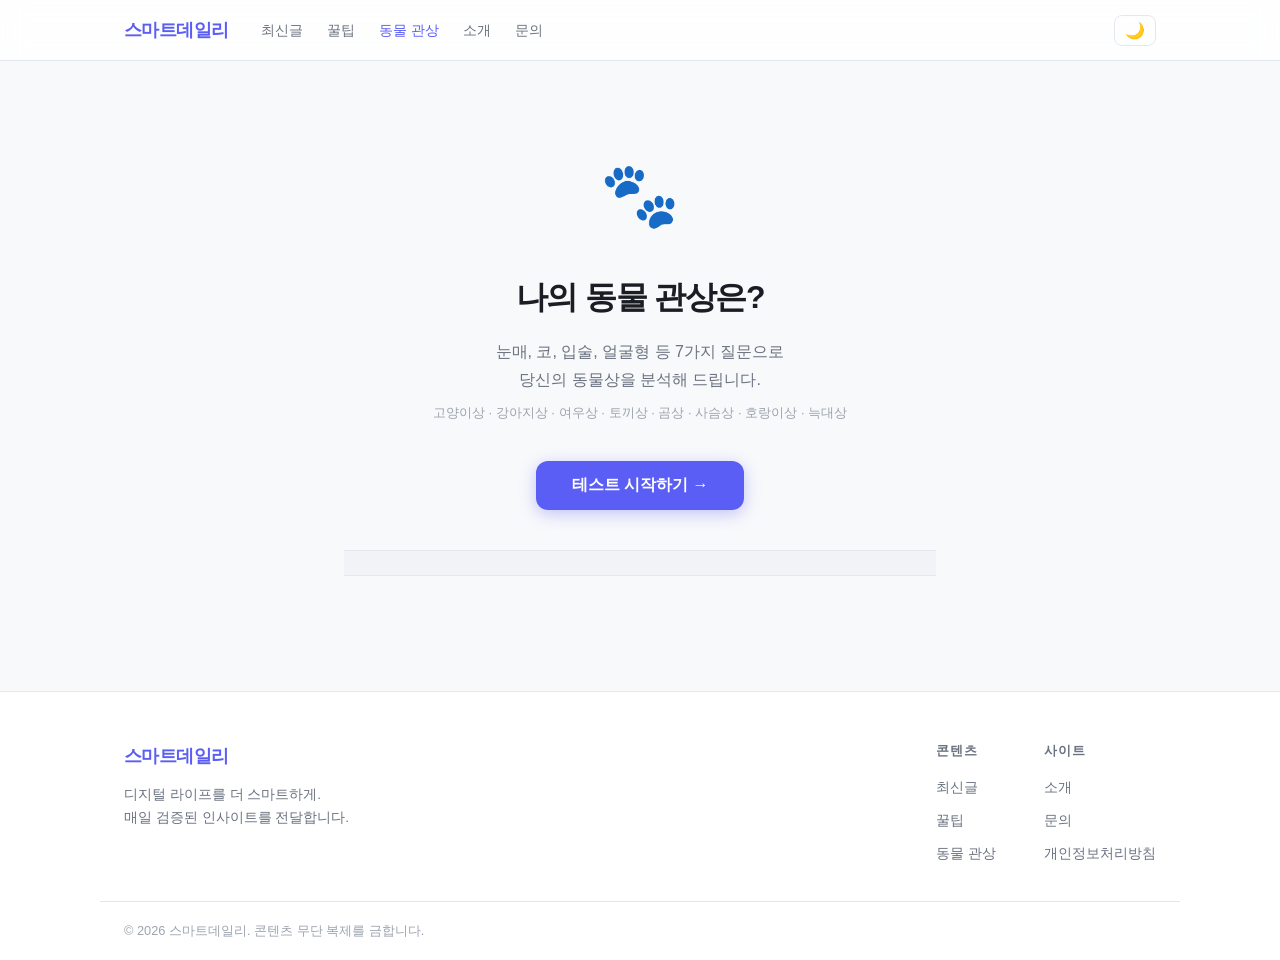
==== animal.html @ 90112984 "Add animal physiognomy quiz (동물 관상 테스트) - 7-question interactive quiz with scoring logic - 8 animal " ====
<!doctype html>
<html lang="ko">
<head>
  <meta charset="UTF-8" />
  <meta name="viewport" content="width=device-width, initial-scale=1.0" />
  <meta name="description" content="나의 얼굴형과 이미지로 알아보는 동물 관상 테스트. 나는 어떤 동물상일까?" />
  <meta property="og:title" content="동물 관상 테스트 — 스마트데일리" />
  <meta property="og:description" content="눈매, 코, 입술, 얼굴형으로 알아보는 나의 동물상은?" />
  <meta property="og:type" content="website" />
  <title>동물 관상 테스트 — 스마트데일리</title>
  <meta name="google-adsense-account" content="ca-pub-3792633152125544">
  <link href="style.css" rel="stylesheet" />
  <link href="animal.css" rel="stylesheet" />
  <script async src="https://pagead2.googlesyndication.com/pagead/js/adsbygoogle.js?client=ca-pub-3792633152125544"
     crossorigin="anonymous"></script>
</head>
<body>

  <header class="site-header">
    <div class="inner">
      <a href="index.html" class="logo">스마트데일리</a>
      <nav class="main-nav">
        <a href="index.html#articles">최신글</a>
        <a href="index.html#tips">꿀팁</a>
        <a href="animal.html" style="color:var(--accent)">동물 관상</a>
        <a href="index.html#about">소개</a>
        <a href="index.html#contact">문의</a>
      </nav>
      <button id="theme-toggle" aria-label="테마 변경">🌙</button>
      <button class="menu-btn" id="menu-btn" aria-label="메뉴">☰</button>
    </div>
    <nav class="mobile-nav" id="mobile-nav">
      <a href="index.html#articles" onclick="closeMobileNav()">최신글</a>
      <a href="index.html#tips" onclick="closeMobileNav()">꿀팁</a>
      <a href="animal.html" onclick="closeMobileNav()">동물 관상</a>
      <a href="index.html#contact" onclick="closeMobileNav()">문의</a>
    </nav>
  </header>

  <main class="quiz-page">
    <div class="inner quiz-inner">

      <!-- 인트로 -->
      <div class="quiz-intro" id="quiz-intro">
        <div class="quiz-emoji">🐾</div>
        <h1>나의 동물 관상은?</h1>
        <p>눈매, 코, 입술, 얼굴형 등 7가지 질문으로<br>당신의 동물상을 분석해 드립니다.</p>
        <p class="quiz-sub">고양이상 · 강아지상 · 여우상 · 토끼상 · 곰상 · 사슴상 · 호랑이상 · 늑대상</p>
        <button class="quiz-start-btn" onclick="startQuiz()">테스트 시작하기 →</button>
      </div>

      <!-- 광고 슬롯 (인트로 하단) -->
      <div class="ad-slot ad-slot--banner" id="ad-intro">
        <ins class="adsbygoogle"
             style="display:block"
             data-ad-client="ca-pub-3792633152125544"
             data-ad-slot="auto"
             data-ad-format="auto"
             data-full-width-responsive="true"></ins>
        <script>(adsbygoogle = window.adsbygoogle || []).push({});</script>
      </div>

      <!-- 퀴즈 -->
      <div class="quiz-container" id="quiz-container" style="display:none">
        <div class="quiz-progress">
          <div class="progress-bar"><div class="progress-fill" id="progress-fill"></div></div>
          <span class="progress-text" id="progress-text">1 / 7</span>
        </div>
        <div class="question-wrap" id="question-wrap"></div>
      </div>

      <!-- 결과 -->
      <div class="quiz-result" id="quiz-result" style="display:none">
        <p class="result-label">당신의 동물상은</p>
        <div class="result-animal" id="result-animal"></div>
        <h2 class="result-name" id="result-name"></h2>
        <p class="result-desc" id="result-desc"></p>
        <div class="result-traits" id="result-traits"></div>

        <!-- 광고 슬롯 (결과 중간) -->
        <div class="ad-slot ad-slot--banner" style="margin:28px 0">
          <ins class="adsbygoogle"
               style="display:block"
               data-ad-client="ca-pub-3792633152125544"
               data-ad-slot="auto"
               data-ad-format="auto"
               data-full-width-responsive="true"></ins>
          <script>(adsbygoogle = window.adsbygoogle || []).push({});</script>
        </div>

        <div class="result-compatibility" id="result-compatibility"></div>
        <div class="result-actions">
          <button class="quiz-start-btn" onclick="restartQuiz()">다시 테스트하기</button>
          <button class="share-btn" onclick="shareResult()">결과 공유하기 📤</button>
        </div>
      </div>

    </div>
  </main>

  <footer class="site-footer">
    <div class="inner footer-top">
      <div class="footer-brand">
        <span class="logo">스마트데일리</span>
        <p>디지털 라이프를 더 스마트하게.<br>매일 검증된 인사이트를 전달합니다.</p>
      </div>
      <div class="footer-links">
        <div class="footer-col">
          <h5>콘텐츠</h5>
          <a href="index.html#articles">최신글</a>
          <a href="index.html#tips">꿀팁</a>
          <a href="animal.html">동물 관상</a>
        </div>
        <div class="footer-col">
          <h5>사이트</h5>
          <a href="index.html#about">소개</a>
          <a href="index.html#contact">문의</a>
          <a href="privacy.html">개인정보처리방침</a>
        </div>
      </div>
    </div>
    <div class="inner footer-bottom">
      <p>© 2026 스마트데일리. 콘텐츠 무단 복제를 금합니다.</p>
    </div>
  </footer>

  <script src="main.js"></script>
  <script src="animal.js"></script>
</body>
</html>
---- style.css ----
/* ===== CSS 변수 ===== */
:root {
  --bg: #f8f9fb;
  --surface: #ffffff;
  --surface2: #f1f3f7;
  --border: #e4e7ed;
  --text: #1a1d23;
  --text-muted: #6b7280;
  --text-light: #9ca3af;
  --accent: #5b5ef4;
  --accent-hover: #4a4dd6;
  --accent-light: rgba(91, 94, 244, 0.1);
  --success: #10b981;
  --error: #ef4444;
  --shadow-sm: 0 1px 4px rgba(0,0,0,0.06);
  --shadow-md: 0 4px 16px rgba(0,0,0,0.08);
  --shadow-lg: 0 8px 32px rgba(0,0,0,0.1);
  --radius: 14px;
}

body.dark {
  --bg: #0e0f14;
  --surface: #181921;
  --surface2: #1f2030;
  --border: #2a2c3d;
  --text: #eceef4;
  --text-muted: #8b93a8;
  --text-light: #545870;
  --accent: #7072f8;
  --accent-hover: #5b5ef4;
  --accent-light: rgba(112, 114, 248, 0.12);
  --shadow-sm: 0 1px 4px rgba(0,0,0,0.3);
  --shadow-md: 0 4px 16px rgba(0,0,0,0.4);
  --shadow-lg: 0 8px 32px rgba(0,0,0,0.5);
}

/* ===== 기본 ===== */
*, *::before, *::after { box-sizing: border-box; margin: 0; padding: 0; }

html { scroll-behavior: smooth; }

body {
  background: var(--bg);
  color: var(--text);
  font-family: 'Apple SD Gothic Neo', 'Noto Sans KR', -apple-system, BlinkMacSystemFont, sans-serif;
  line-height: 1.7;
  transition: background 0.3s, color 0.3s;
}

.inner {
  max-width: 1080px;
  margin: 0 auto;
  padding: 0 24px;
}

/* ===== 헤더 ===== */
.site-header {
  position: sticky;
  top: 0;
  z-index: 100;
  background: var(--surface);
  border-bottom: 1px solid var(--border);
  backdrop-filter: blur(12px);
  -webkit-backdrop-filter: blur(12px);
  background: rgba(255,255,255,0.85);
  transition: background 0.3s, border-color 0.3s;
}

body.dark .site-header {
  background: rgba(24,25,33,0.9);
}

.site-header .inner {
  display: flex;
  align-items: center;
  height: 60px;
  gap: 32px;
}

.logo {
  font-size: 1.15rem;
  font-weight: 800;
  color: var(--accent);
  text-decoration: none;
  letter-spacing: -0.03em;
  white-space: nowrap;
}

.main-nav {
  display: flex;
  gap: 24px;
  flex: 1;
}

.main-nav a {
  text-decoration: none;
  font-size: 0.9rem;
  font-weight: 500;
  color: var(--text-muted);
  transition: color 0.2s;
}
.main-nav a:hover { color: var(--accent); }

#theme-toggle {
  background: none;
  border: 1px solid var(--border);
  border-radius: 8px;
  padding: 5px 10px;
  cursor: pointer;
  font-size: 1rem;
  color: var(--text);
  transition: border-color 0.2s, background 0.2s;
}
#theme-toggle:hover { background: var(--surface2); }

.menu-btn {
  display: none;
  background: none;
  border: 1px solid var(--border);
  border-radius: 8px;
  padding: 5px 10px;
  cursor: pointer;
  font-size: 1.1rem;
  color: var(--text);
}

.mobile-nav {
  display: none;
  flex-direction: column;
  padding: 12px 24px 16px;
  gap: 12px;
  border-top: 1px solid var(--border);
  background: var(--surface);
}
.mobile-nav.open { display: flex; }
.mobile-nav a {
  font-size: 0.95rem;
  font-weight: 500;
  color: var(--text-muted);
  text-decoration: none;
}
.mobile-nav a:hover { color: var(--accent); }

/* ===== 히어로 ===== */
.hero {
  padding: 96px 0 80px;
  text-align: center;
  background: linear-gradient(160deg, var(--accent-light) 0%, transparent 60%);
}

.hero-tag {
  display: inline-block;
  font-size: 0.78rem;
  font-weight: 700;
  letter-spacing: 0.08em;
  text-transform: uppercase;
  color: var(--accent);
  background: var(--accent-light);
  padding: 4px 12px;
  border-radius: 20px;
  margin-bottom: 20px;
}

.hero h1 {
  font-size: clamp(2rem, 5vw, 3.2rem);
  font-weight: 900;
  line-height: 1.2;
  letter-spacing: -0.04em;
  margin-bottom: 20px;
}

.hero-desc {
  font-size: 1.05rem;
  color: var(--text-muted);
  margin-bottom: 36px;
  line-height: 1.8;
}

.cta-btn {
  display: inline-block;
  background: var(--accent);
  color: #fff;
  text-decoration: none;
  padding: 13px 32px;
  border-radius: 10px;
  font-size: 0.97rem;
  font-weight: 700;
  box-shadow: 0 4px 16px rgba(91,94,244,0.35);
  transition: background 0.2s, transform 0.1s, box-shadow 0.2s;
}
.cta-btn:hover {
  background: var(--accent-hover);
  transform: translateY(-2px);
  box-shadow: 0 6px 22px rgba(91,94,244,0.45);
}
.cta-btn:active { transform: translateY(0); }

/* ===== 섹션 공통 ===== */
.section { padding: 72px 0; }

.section-title {
  font-size: 1.5rem;
  font-weight: 800;
  letter-spacing: -0.03em;
  margin-bottom: 36px;
}

/* ===== 피처드 카드 ===== */
.featured-card {
  position: relative;
  background: var(--surface);
  border: 1px solid var(--border);
  border-radius: var(--radius);
  padding: 36px 40px;
  margin-bottom: 28px;
  box-shadow: var(--shadow-md);
  transition: box-shadow 0.2s, transform 0.2s;
  cursor: pointer;
}
.featured-card:hover {
  box-shadow: var(--shadow-lg);
  transform: translateY(-2px);
}

.featured-badge {
  display: inline-block;
  font-size: 0.75rem;
  font-weight: 700;
  color: var(--accent);
  background: var(--accent-light);
  padding: 3px 10px;
  border-radius: 20px;
  margin-bottom: 12px;
  letter-spacing: 0.04em;
}

.featured-card h3 {
  font-size: 1.35rem;
  font-weight: 800;
  letter-spacing: -0.02em;
  margin: 10px 0 12px;
  line-height: 1.4;
}

.featured-card p {
  color: var(--text-muted);
  font-size: 0.95rem;
  line-height: 1.75;
  max-width: 680px;
}

/* ===== 섹션 헤더 + 카테고리 탭 ===== */
.section-header {
  display: flex;
  align-items: center;
  justify-content: space-between;
  flex-wrap: wrap;
  gap: 16px;
  margin-bottom: 28px;
}

.section-header .section-title {
  margin-bottom: 0;
}

.cat-tabs {
  display: flex;
  gap: 8px;
  flex-wrap: wrap;
}

.cat-tab {
  background: transparent;
  color: var(--text-muted);
  border: 1.5px solid var(--border);
  border-radius: 20px;
  padding: 5px 14px;
  font-size: 0.8rem;
  font-weight: 600;
  cursor: pointer;
  transition: all 0.2s;
  font-family: inherit;
}

.cat-tab:hover {
  border-color: var(--accent);
  color: var(--accent);
}

.cat-tab.active {
  background: var(--accent);
  border-color: var(--accent);
  color: #fff;
}

.no-results {
  text-align: center;
  color: var(--text-muted);
  font-size: 0.92rem;
  padding: 40px 0;
}

/* ===== 광고 슬롯 ===== */
.ad-slot {
  padding: 12px 0;
}

.ad-slot--banner {
  background: var(--surface2);
  border-top: 1px solid var(--border);
  border-bottom: 1px solid var(--border);
}

.ad-slot--multiplex {
  padding: 24px 0;
  background: var(--surface2);
  border-top: 1px solid var(--border);
  border-bottom: 1px solid var(--border);
}

.ad-slot--infeed {
  cursor: default;
  border: none !important;
  background: transparent !important;
  box-shadow: none !important;
  transform: none !important;
  min-height: 100px;
  overflow: hidden;
}

/* ===== 뉴스레터 섹션 ===== */
.newsletter-section {
  padding: 72px 0;
  background: linear-gradient(135deg, var(--accent) 0%, #8b63ff 100%);
}

.newsletter-inner {
  text-align: center;
  max-width: 600px;
}

.newsletter-text h2 {
  font-size: 1.6rem;
  font-weight: 900;
  color: #fff;
  letter-spacing: -0.03em;
  margin-bottom: 12px;
  line-height: 1.3;
}

.newsletter-text p {
  font-size: 0.95rem;
  color: rgba(255,255,255,0.82);
  line-height: 1.7;
  margin-bottom: 28px;
}

.newsletter-form {
  display: flex;
  gap: 10px;
  max-width: 480px;
  margin: 0 auto 12px;
}

.newsletter-form input {
  flex: 1;
  padding: 12px 16px;
  border-radius: 10px;
  border: none;
  font-size: 0.92rem;
  font-family: inherit;
  outline: none;
  background: rgba(255,255,255,0.95);
  color: #1a1d23;
}

.newsletter-form input::placeholder {
  color: #9ca3af;
}

.newsletter-form button {
  padding: 12px 24px;
  border-radius: 10px;
  border: none;
  background: #1a1d23;
  color: #fff;
  font-size: 0.92rem;
  font-weight: 700;
  cursor: pointer;
  font-family: inherit;
  white-space: nowrap;
  transition: background 0.2s, transform 0.1s;
}

.newsletter-form button:hover {
  background: #000;
  transform: translateY(-1px);
}

.newsletter-note {
  font-size: 0.78rem;
  color: rgba(255,255,255,0.6);
  margin-bottom: 4px;
}

.newsletter-status {
  font-size: 0.88rem;
  font-weight: 600;
  color: #fff;
  min-height: 1.2em;
}

/* ===== 카드 그리드 ===== */
.card-grid {
  display: grid;
  grid-template-columns: repeat(3, 1fr);
  gap: 20px;
}

.card {
  background: var(--surface);
  border: 1px solid var(--border);
  border-radius: var(--radius);
  overflow: hidden;
  box-shadow: var(--shadow-sm);
  transition: box-shadow 0.2s, transform 0.2s;
  cursor: pointer;
}
.card:hover {
  box-shadow: var(--shadow-md);
  transform: translateY(-3px);
}

.card-img {
  height: 140px;
  background-size: cover;
  background-position: center;
}
.card-img.productivity { background: linear-gradient(135deg, #667eea 0%, #764ba2 100%); }
.card-img.finance      { background: linear-gradient(135deg, #f093fb 0%, #f5576c 100%); }
.card-img.health       { background: linear-gradient(135deg, #4facfe 0%, #00f2fe 100%); }
.card-img.money        { background: linear-gradient(135deg, #43e97b 0%, #38f9d7 100%); }
.card-img.tech         { background: linear-gradient(135deg, #fa709a 0%, #fee140 100%); }
.card-img.study        { background: linear-gradient(135deg, #a18cd1 0%, #fbc2eb 100%); }

.card-body { padding: 20px; }

.card-body h4 {
  font-size: 0.97rem;
  font-weight: 700;
  letter-spacing: -0.01em;
  margin: 8px 0 10px;
  line-height: 1.4;
}

.card-body p {
  font-size: 0.84rem;
  color: var(--text-muted);
  line-height: 1.65;
  display: -webkit-box;
  -webkit-line-clamp: 3;
  -webkit-box-orient: vertical;
  overflow: hidden;
}

.card-meta {
  display: flex;
  gap: 6px;
  font-size: 0.78rem;
  color: var(--text-light);
  margin-top: 14px;
}

.category-tag {
  display: inline-block;
  font-size: 0.72rem;
  font-weight: 700;
  color: var(--accent);
  background: var(--accent-light);
  padding: 2px 9px;
  border-radius: 20px;
  letter-spacing: 0.02em;
}

/* ===== 꿀팁 섹션 ===== */
.tips-section {
  padding: 72px 0;
  background: var(--surface2);
  border-top: 1px solid var(--border);
  border-bottom: 1px solid var(--border);
  transition: background 0.3s;
}

.tips-grid {
  display: grid;
  grid-template-columns: repeat(4, 1fr);
  gap: 20px;
}

.tip-card {
  background: var(--surface);
  border: 1px solid var(--border);
  border-radius: var(--radius);
  padding: 24px;
  box-shadow: var(--shadow-sm);
  transition: box-shadow 0.2s, transform 0.2s;
}
.tip-card:hover {
  box-shadow: var(--shadow-md);
  transform: translateY(-2px);
}

.tip-icon {
  font-size: 1.8rem;
  margin-bottom: 12px;
}

.tip-card h4 {
  font-size: 0.92rem;
  font-weight: 700;
  margin-bottom: 8px;
}

.tip-card p {
  font-size: 0.83rem;
  color: var(--text-muted);
  line-height: 1.6;
}

kbd, code {
  background: var(--surface2);
  border: 1px solid var(--border);
  border-radius: 4px;
  padding: 1px 5px;
  font-family: monospace;
  font-size: 0.8rem;
}

/* ===== 소개 섹션 ===== */
.about-section {
  padding: 72px 0;
}

.about-inner {
  display: grid;
  grid-template-columns: 1fr auto;
  gap: 60px;
  align-items: center;
}

.about-text h2 {
  font-size: 1.5rem;
  font-weight: 800;
  letter-spacing: -0.03em;
  margin-bottom: 16px;
}

.about-text p {
  color: var(--text-muted);
  font-size: 0.95rem;
  line-height: 1.8;
  margin-bottom: 12px;
}

.about-list {
  list-style: none;
  margin-top: 20px;
  display: flex;
  flex-direction: column;
  gap: 8px;
}
.about-list li {
  font-size: 0.88rem;
  font-weight: 500;
  color: var(--text);
}

.about-stats {
  display: flex;
  flex-direction: column;
  gap: 28px;
  min-width: 160px;
}

.stat {
  text-align: center;
  background: var(--surface);
  border: 1px solid var(--border);
  border-radius: var(--radius);
  padding: 20px 28px;
  box-shadow: var(--shadow-sm);
}

.stat-num {
  display: block;
  font-size: 1.8rem;
  font-weight: 900;
  letter-spacing: -0.03em;
  color: var(--accent);
}

.stat-label {
  display: block;
  font-size: 0.8rem;
  color: var(--text-muted);
  margin-top: 4px;
}

/* ===== 문의 섹션 ===== */
.contact-section {
  padding: 72px 0;
  background: var(--surface2);
  border-top: 1px solid var(--border);
}

.contact-inner {
  max-width: 680px;
}

.contact-inner h2 {
  font-size: 1.5rem;
  font-weight: 800;
  letter-spacing: -0.03em;
  margin-bottom: 10px;
}

.contact-desc {
  color: var(--text-muted);
  font-size: 0.92rem;
  line-height: 1.7;
  margin-bottom: 36px;
}

.form-row {
  display: grid;
  grid-template-columns: 1fr 1fr;
  gap: 16px;
}

.form-group {
  display: flex;
  flex-direction: column;
  margin-bottom: 16px;
}

.form-group label {
  font-size: 0.8rem;
  font-weight: 700;
  color: var(--text-muted);
  margin-bottom: 7px;
  letter-spacing: 0.01em;
}

.form-group input,
.form-group textarea,
.form-group select {
  background: var(--surface);
  color: var(--text);
  border: 1.5px solid var(--border);
  border-radius: 10px;
  padding: 11px 14px;
  font-size: 0.92rem;
  font-family: inherit;
  outline: none;
  transition: border-color 0.2s, box-shadow 0.2s, background 0.3s;
  appearance: none;
  -webkit-appearance: none;
}

.form-group textarea { resize: vertical; }

.form-group input::placeholder,
.form-group textarea::placeholder { color: var(--text-light); }

.form-group input:focus,
.form-group textarea:focus,
.form-group select:focus {
  border-color: var(--accent);
  box-shadow: 0 0 0 3px var(--accent-light);
}

#submit-btn {
  width: 100%;
  padding: 13px;
  font-size: 0.97rem;
  font-weight: 700;
  border-radius: 10px;
  background: var(--accent);
  color: #fff;
  border: none;
  cursor: pointer;
  transition: background 0.2s, transform 0.1s, box-shadow 0.2s;
  box-shadow: 0 3px 12px rgba(91,94,244,0.3);
  margin-top: 4px;
}
#submit-btn:hover:not(:disabled) {
  background: var(--accent-hover);
  transform: translateY(-1px);
  box-shadow: 0 5px 18px rgba(91,94,244,0.4);
}
#submit-btn:active:not(:disabled) { transform: translateY(0); }
#submit-btn:disabled { opacity: 0.6; cursor: not-allowed; }

#form-status {
  margin-top: 14px;
  font-size: 0.88rem;
  font-weight: 500;
  text-align: center;
  min-height: 1.2em;
}
#form-status.success { color: var(--success); }
#form-status.error   { color: var(--error); }

/* ===== 푸터 ===== */
.site-footer {
  border-top: 1px solid var(--border);
  background: var(--surface);
}

.footer-top {
  display: grid;
  grid-template-columns: 1fr auto;
  gap: 48px;
  padding: 48px 24px 36px;
  align-items: start;
}

.footer-brand .logo {
  display: block;
  margin-bottom: 12px;
}

.footer-brand p {
  font-size: 0.85rem;
  color: var(--text-muted);
  line-height: 1.7;
}

.footer-links {
  display: flex;
  gap: 48px;
}

.footer-col {
  display: flex;
  flex-direction: column;
  gap: 10px;
}

.footer-col h5 {
  font-size: 0.8rem;
  font-weight: 700;
  text-transform: uppercase;
  letter-spacing: 0.06em;
  color: var(--text-muted);
  margin-bottom: 4px;
}

.footer-col a {
  font-size: 0.85rem;
  color: var(--text-muted);
  text-decoration: none;
  transition: color 0.2s;
}
.footer-col a:hover { color: var(--accent); }

.footer-bottom {
  border-top: 1px solid var(--border);
  padding: 18px 24px;
}

.footer-bottom p {
  font-size: 0.8rem;
  color: var(--text-light);
}

/* ===== 개인정보처리방침 페이지 ===== */
.policy-page {
  padding: 60px 0 80px;
}

.policy-inner {
  max-width: 760px;
}

.policy-header {
  margin-bottom: 48px;
  padding-bottom: 28px;
  border-bottom: 1px solid var(--border);
}

.policy-header h1 {
  font-size: 2rem;
  font-weight: 900;
  letter-spacing: -0.03em;
  margin-bottom: 10px;
}

.policy-date {
  font-size: 0.85rem;
  color: var(--text-muted);
}

.policy-body > * + * {
  margin-top: 1.5rem;
}

.policy-body h2 {
  font-size: 1.15rem;
  font-weight: 800;
  letter-spacing: -0.02em;
  margin-top: 2.5rem;
  padding-top: 2rem;
  border-top: 1px solid var(--border);
}

.policy-body h3 {
  font-size: 0.97rem;
  font-weight: 700;
  margin-top: 1.2rem;
  color: var(--text);
}

.policy-body p {
  font-size: 0.93rem;
  color: var(--text-muted);
  line-height: 1.85;
}

.policy-body ul {
  padding-left: 20px;
  display: flex;
  flex-direction: column;
  gap: 8px;
}

.policy-body ul li {
  font-size: 0.93rem;
  color: var(--text-muted);
  line-height: 1.7;
}

.policy-body a {
  color: var(--accent);
  text-decoration: underline;
  text-underline-offset: 2px;
}

.policy-contact {
  background: var(--surface2);
  border: 1px solid var(--border);
  border-radius: 10px;
  padding: 20px 24px;
  display: flex;
  flex-direction: column;
  gap: 6px;
}

.policy-contact p {
  font-size: 0.9rem;
  color: var(--text);
}

.policy-footer-nav {
  margin-top: 48px;
  padding-top: 32px;
  border-top: 1px solid var(--border);
}

/* ===== 반응형 ===== */
@media (max-width: 900px) {
  .card-grid { grid-template-columns: repeat(2, 1fr); }
  .tips-grid { grid-template-columns: repeat(2, 1fr); }
  .about-inner { grid-template-columns: 1fr; }
  .about-stats { flex-direction: row; justify-content: center; }
  .footer-top { grid-template-columns: 1fr; gap: 32px; }
}

@media (max-width: 640px) {
  .main-nav { display: none; }
  .menu-btn { display: block; }
  .card-grid { grid-template-columns: 1fr; }
  .tips-grid { grid-template-columns: 1fr 1fr; }
  .form-row { grid-template-columns: 1fr; }
  .hero { padding: 60px 0 48px; }
  .hero h1 { font-size: 1.8rem; }
  .featured-card { padding: 24px; }
  .section-header { flex-direction: column; align-items: flex-start; }
  .newsletter-form { flex-direction: column; }
  .footer-links { gap: 32px; }
}

@media (max-width: 400px) {
  .tips-grid { grid-template-columns: 1fr; }
  .about-stats { flex-direction: column; align-items: center; }
  .footer-links { flex-direction: column; gap: 24px; }
}
---- animal.css ----
/* ===== 퀴즈 페이지 ===== */
.quiz-page {
  padding: 60px 0 80px;
  min-height: 70vh;
}

.quiz-inner {
  max-width: 640px;
}

/* 인트로 */
.quiz-intro {
  text-align: center;
  padding: 20px 0 40px;
}

.quiz-emoji {
  font-size: 4rem;
  margin-bottom: 20px;
  animation: bounce 2s infinite;
}

@keyframes bounce {
  0%, 100% { transform: translateY(0); }
  50%       { transform: translateY(-10px); }
}

.quiz-intro h1 {
  font-size: 2rem;
  font-weight: 900;
  letter-spacing: -0.04em;
  margin-bottom: 14px;
}

.quiz-intro p {
  font-size: 1rem;
  color: var(--text-muted);
  line-height: 1.75;
  margin-bottom: 8px;
}

.quiz-sub {
  font-size: 0.82rem !important;
  color: var(--text-light) !important;
  margin-bottom: 36px !important;
}

.quiz-start-btn {
  background: var(--accent);
  color: #fff;
  border: none;
  padding: 14px 36px;
  font-size: 1rem;
  font-weight: 700;
  border-radius: 12px;
  cursor: pointer;
  font-family: inherit;
  box-shadow: 0 4px 16px rgba(91,94,244,0.35);
  transition: background 0.2s, transform 0.1s, box-shadow 0.2s;
}
.quiz-start-btn:hover {
  background: var(--accent-hover);
  transform: translateY(-2px);
  box-shadow: 0 6px 22px rgba(91,94,244,0.45);
}
.quiz-start-btn:active { transform: translateY(0); }

/* 진행 바 */
.quiz-container { padding: 8px 0; }

.quiz-progress {
  display: flex;
  align-items: center;
  gap: 14px;
  margin-bottom: 36px;
}

.progress-bar {
  flex: 1;
  height: 6px;
  background: var(--border);
  border-radius: 99px;
  overflow: hidden;
}

.progress-fill {
  height: 100%;
  background: var(--accent);
  border-radius: 99px;
  transition: width 0.4s ease;
}

.progress-text {
  font-size: 0.82rem;
  font-weight: 700;
  color: var(--text-muted);
  white-space: nowrap;
}

/* 질문 */
.question-wrap {
  background: var(--surface);
  border: 1px solid var(--border);
  border-radius: 18px;
  padding: 36px 40px;
  box-shadow: var(--shadow-md);
  animation: fadeIn 0.3s ease;
}

@keyframes fadeIn {
  from { opacity: 0; transform: translateY(12px); }
  to   { opacity: 1; transform: translateY(0); }
}

.question-num {
  font-size: 0.75rem;
  font-weight: 700;
  color: var(--accent);
  letter-spacing: 0.06em;
  text-transform: uppercase;
  margin-bottom: 12px;
}

.question-text {
  font-size: 1.2rem;
  font-weight: 800;
  letter-spacing: -0.02em;
  line-height: 1.4;
  margin-bottom: 28px;
}

.options-grid {
  display: flex;
  flex-direction: column;
  gap: 10px;
}

.option-btn {
  background: var(--surface2);
  color: var(--text);
  border: 1.5px solid var(--border);
  border-radius: 12px;
  padding: 14px 18px;
  font-size: 0.93rem;
  font-weight: 500;
  font-family: inherit;
  cursor: pointer;
  text-align: left;
  transition: all 0.15s ease;
  display: flex;
  align-items: center;
  gap: 12px;
}

.option-btn:hover {
  border-color: var(--accent);
  background: var(--accent-light);
  color: var(--accent);
  transform: translateX(4px);
}

.option-btn .opt-emoji {
  font-size: 1.3rem;
  flex-shrink: 0;
}

/* 결과 */
.quiz-result {
  text-align: center;
  animation: fadeIn 0.5s ease;
}

.result-label {
  font-size: 0.85rem;
  color: var(--text-muted);
  font-weight: 600;
  letter-spacing: 0.04em;
  margin-bottom: 12px;
}

.result-animal {
  font-size: 6rem;
  margin-bottom: 12px;
  animation: pop 0.5s cubic-bezier(0.175, 0.885, 0.32, 1.275);
}

@keyframes pop {
  from { transform: scale(0.5); opacity: 0; }
  to   { transform: scale(1);   opacity: 1; }
}

.result-name {
  font-size: 2.2rem;
  font-weight: 900;
  letter-spacing: -0.04em;
  margin-bottom: 16px;
  color: var(--accent);
}

.result-desc {
  font-size: 0.97rem;
  color: var(--text-muted);
  line-height: 1.8;
  max-width: 480px;
  margin: 0 auto 24px;
}

.result-traits {
  display: flex;
  gap: 10px;
  flex-wrap: wrap;
  justify-content: center;
  margin-bottom: 28px;
}

.trait-tag {
  background: var(--accent-light);
  color: var(--accent);
  font-size: 0.82rem;
  font-weight: 700;
  padding: 5px 14px;
  border-radius: 20px;
}

.result-compatibility {
  background: var(--surface);
  border: 1px solid var(--border);
  border-radius: 14px;
  padding: 24px 28px;
  margin-bottom: 28px;
  text-align: left;
}

.result-compatibility h4 {
  font-size: 0.92rem;
  font-weight: 700;
  margin-bottom: 12px;
}

.compat-row {
  display: flex;
  align-items: center;
  gap: 10px;
  font-size: 0.88rem;
  color: var(--text-muted);
  margin-bottom: 8px;
}

.compat-row span:first-child {
  font-size: 1.3rem;
}

.result-actions {
  display: flex;
  gap: 12px;
  justify-content: center;
  flex-wrap: wrap;
}

.share-btn {
  background: transparent;
  color: var(--text);
  border: 1.5px solid var(--border);
  border-radius: 12px;
  padding: 14px 28px;
  font-size: 0.97rem;
  font-weight: 700;
  font-family: inherit;
  cursor: pointer;
  transition: all 0.2s;
}
.share-btn:hover {
  border-color: var(--accent);
  color: var(--accent);
}

@media (max-width: 640px) {
  .question-wrap { padding: 24px 20px; }
  .result-animal { font-size: 5rem; }
  .result-name   { font-size: 1.8rem; }
}
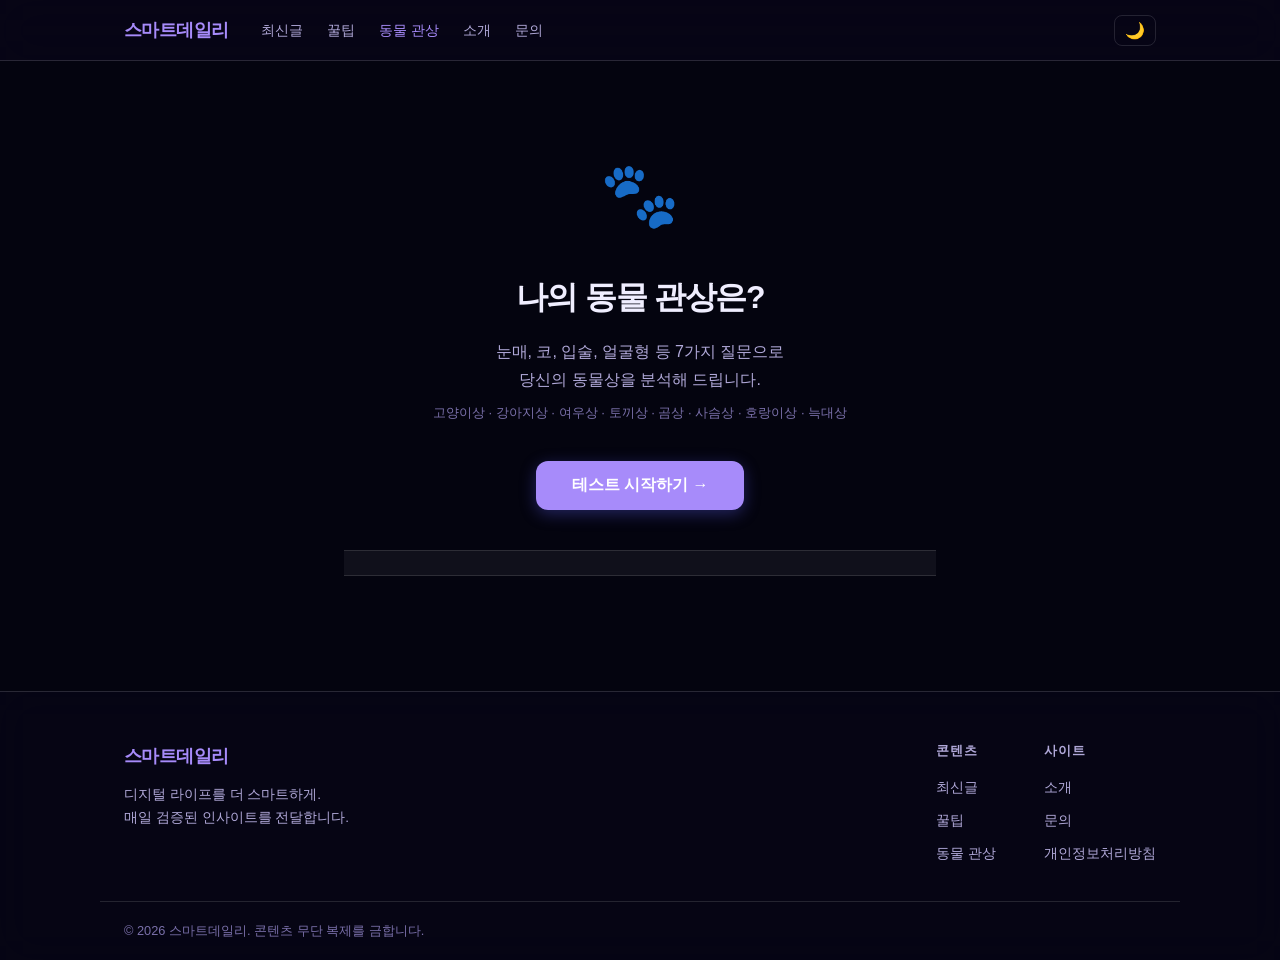
==== commit 1cf723b8: "Add cosmic dreamy background with canvas star animation - Canvas-based star field with twinkling eff" ====
--- a/animal.html
+++ b/animal.html
@@ -7,14 +7,21 @@
   <meta property="og:title" content="동물 관상 테스트 — 스마트데일리" />
   <meta property="og:description" content="눈매, 코, 입술, 얼굴형으로 알아보는 나의 동물상은?" />
   <meta property="og:type" content="website" />
+  <meta property="og:url" content="https://smartdaily.kr/animal.html" />
+  <meta property="og:image" content="https://via.placeholder.com/800x400/5b5ef4/ffffff?text=동물+관상+테스트" />
   <title>동물 관상 테스트 — 스마트데일리</title>
   <meta name="google-adsense-account" content="ca-pub-3792633152125544">
   <link href="style.css" rel="stylesheet" />
   <link href="animal.css" rel="stylesheet" />
   <script async src="https://pagead2.googlesyndication.com/pagead/js/adsbygoogle.js?client=ca-pub-3792633152125544"
      crossorigin="anonymous"></script>
+  <!-- 카카오 SDK -->
+  <script src="https://t1.kakaocdn.net/kakao_js_sdk/2.7.2/kakao.min.js"
+          integrity="sha384-TiCUE00h649CAMonG018J2ujOgDKW/kVWlChEuu4jK2vxfAAD0eZxzCKakxg55G4"
+          crossorigin="anonymous"></script>
 </head>
 <body>
+  <canvas id="cosmic-bg"></canvas>
 
   <header class="site-header">
     <div class="inner">
@@ -91,7 +98,13 @@
         <div class="result-compatibility" id="result-compatibility"></div>
         <div class="result-actions">
           <button class="quiz-start-btn" onclick="restartQuiz()">다시 테스트하기</button>
-          <button class="share-btn" onclick="shareResult()">결과 공유하기 📤</button>
+          <button class="kakao-btn" onclick="shareKakao()">
+            <svg width="18" height="18" viewBox="0 0 18 18" fill="none" xmlns="http://www.w3.org/2000/svg">
+              <path d="M9 1C4.582 1 1 3.91 1 7.5c0 2.26 1.38 4.25 3.47 5.43L3.5 17l4.34-2.88C8.22 14.17 8.6 14.2 9 14.2c4.418 0 8-2.91 8-6.5C17 3.91 13.418 1 9 1z" fill="#000000"/>
+            </svg>
+            카카오톡 공유
+          </button>
+          <button class="share-btn" onclick="shareResult()">링크 복사 📋</button>
         </div>
       </div>
 
@@ -126,5 +139,6 @@
 
   <script src="main.js"></script>
   <script src="animal.js"></script>
+  <script src="cosmic.js"></script>
 </body>
 </html>
--- a/style.css
+++ b/style.css
@@ -1,37 +1,37 @@
 /* ===== CSS 변수 ===== */
 :root {
-  --bg: #f8f9fb;
-  --surface: #ffffff;
-  --surface2: #f1f3f7;
-  --border: #e4e7ed;
-  --text: #1a1d23;
-  --text-muted: #6b7280;
-  --text-light: #9ca3af;
-  --accent: #5b5ef4;
-  --accent-hover: #4a4dd6;
-  --accent-light: rgba(91, 94, 244, 0.1);
-  --success: #10b981;
-  --error: #ef4444;
-  --shadow-sm: 0 1px 4px rgba(0,0,0,0.06);
-  --shadow-md: 0 4px 16px rgba(0,0,0,0.08);
-  --shadow-lg: 0 8px 32px rgba(0,0,0,0.1);
+  --bg: transparent;
+  --surface: rgba(255, 255, 255, 0.08);
+  --surface2: rgba(255, 255, 255, 0.05);
+  --border: rgba(255, 255, 255, 0.12);
+  --text: #f0eeff;
+  --text-muted: #b0a8d8;
+  --text-light: #7a70aa;
+  --accent: #a78bfa;
+  --accent-hover: #8b5cf6;
+  --accent-light: rgba(167, 139, 250, 0.15);
+  --success: #34d399;
+  --error: #f87171;
+  --shadow-sm: 0 1px 8px rgba(0,0,0,0.4);
+  --shadow-md: 0 4px 24px rgba(0,0,0,0.5);
+  --shadow-lg: 0 8px 40px rgba(0,0,0,0.6);
   --radius: 14px;
+  --glass: rgba(255,255,255,0.07);
+  --glass-border: rgba(255,255,255,0.14);
+  --glow: rgba(167,139,250,0.25);
 }
 
 body.dark {
-  --bg: #0e0f14;
-  --surface: #181921;
-  --surface2: #1f2030;
-  --border: #2a2c3d;
-  --text: #eceef4;
-  --text-muted: #8b93a8;
-  --text-light: #545870;
-  --accent: #7072f8;
-  --accent-hover: #5b5ef4;
-  --accent-light: rgba(112, 114, 248, 0.12);
-  --shadow-sm: 0 1px 4px rgba(0,0,0,0.3);
-  --shadow-md: 0 4px 16px rgba(0,0,0,0.4);
-  --shadow-lg: 0 8px 32px rgba(0,0,0,0.5);
+  --surface: rgba(255, 255, 255, 0.06);
+  --surface2: rgba(255, 255, 255, 0.03);
+  --border: rgba(255, 255, 255, 0.09);
+  --text: #ede9fe;
+  --text-muted: #9d8ec4;
+  --text-light: #5c5280;
+  --accent: #c4b5fd;
+  --accent-hover: #a78bfa;
+  --accent-light: rgba(196,181,253,0.12);
+  --glow: rgba(196,181,253,0.2);
 }
 
 /* ===== 기본 ===== */
@@ -40,11 +40,19 @@
 html { scroll-behavior: smooth; }
 
 body {
-  background: var(--bg);
+  background: #04040f;
   color: var(--text);
   font-family: 'Apple SD Gothic Neo', 'Noto Sans KR', -apple-system, BlinkMacSystemFont, sans-serif;
   line-height: 1.7;
-  transition: background 0.3s, color 0.3s;
+  transition: color 0.3s;
+}
+
+/* 우주 캔버스 */
+#cosmic-bg {
+  position: fixed;
+  inset: 0;
+  z-index: -1;
+  pointer-events: none;
 }
 
 .inner {
@@ -58,16 +66,11 @@
   position: sticky;
   top: 0;
   z-index: 100;
-  background: var(--surface);
-  border-bottom: 1px solid var(--border);
-  backdrop-filter: blur(12px);
-  -webkit-backdrop-filter: blur(12px);
-  background: rgba(255,255,255,0.85);
+  background: rgba(8, 6, 24, 0.75);
+  border-bottom: 1px solid var(--glass-border);
+  backdrop-filter: blur(20px);
+  -webkit-backdrop-filter: blur(20px);
   transition: background 0.3s, border-color 0.3s;
-}
-
-body.dark .site-header {
-  background: rgba(24,25,33,0.9);
 }
 
 .site-header .inner {
@@ -145,7 +148,8 @@
 .hero {
   padding: 96px 0 80px;
   text-align: center;
-  background: linear-gradient(160deg, var(--accent-light) 0%, transparent 60%);
+  background: transparent;
+  position: relative;
 }
 
 .hero-tag {
@@ -208,17 +212,20 @@
 /* ===== 피처드 카드 ===== */
 .featured-card {
   position: relative;
-  background: var(--surface);
-  border: 1px solid var(--border);
+  background: var(--glass);
+  border: 1px solid var(--glass-border);
   border-radius: var(--radius);
   padding: 36px 40px;
   margin-bottom: 28px;
-  box-shadow: var(--shadow-md);
-  transition: box-shadow 0.2s, transform 0.2s;
+  box-shadow: var(--shadow-md), 0 0 30px rgba(167,139,250,0.08);
+  backdrop-filter: blur(16px);
+  -webkit-backdrop-filter: blur(16px);
+  transition: box-shadow 0.3s, transform 0.2s, border-color 0.3s;
   cursor: pointer;
 }
 .featured-card:hover {
-  box-shadow: var(--shadow-lg);
+  box-shadow: var(--shadow-lg), 0 0 50px rgba(167,139,250,0.18);
+  border-color: rgba(167,139,250,0.3);
   transform: translateY(-2px);
 }
 
@@ -331,7 +338,11 @@
 /* ===== 뉴스레터 섹션 ===== */
 .newsletter-section {
   padding: 72px 0;
-  background: linear-gradient(135deg, var(--accent) 0%, #8b63ff 100%);
+  background: linear-gradient(135deg, rgba(109,40,217,0.55) 0%, rgba(91,33,182,0.45) 100%);
+  border-top: 1px solid rgba(167,139,250,0.2);
+  border-bottom: 1px solid rgba(167,139,250,0.2);
+  backdrop-filter: blur(20px);
+  -webkit-backdrop-filter: blur(20px);
 }
 
 .newsletter-inner {
@@ -418,16 +429,19 @@
 }
 
 .card {
-  background: var(--surface);
-  border: 1px solid var(--border);
+  background: var(--glass);
+  border: 1px solid var(--glass-border);
   border-radius: var(--radius);
   overflow: hidden;
   box-shadow: var(--shadow-sm);
-  transition: box-shadow 0.2s, transform 0.2s;
+  backdrop-filter: blur(14px);
+  -webkit-backdrop-filter: blur(14px);
+  transition: box-shadow 0.3s, transform 0.2s, border-color 0.3s;
   cursor: pointer;
 }
 .card:hover {
-  box-shadow: var(--shadow-md);
+  box-shadow: var(--shadow-md), 0 0 30px rgba(167,139,250,0.15);
+  border-color: rgba(167,139,250,0.25);
   transform: translateY(-3px);
 }
 
@@ -485,10 +499,9 @@
 /* ===== 꿀팁 섹션 ===== */
 .tips-section {
   padding: 72px 0;
-  background: var(--surface2);
-  border-top: 1px solid var(--border);
-  border-bottom: 1px solid var(--border);
-  transition: background 0.3s;
+  background: rgba(255,255,255,0.03);
+  border-top: 1px solid var(--glass-border);
+  border-bottom: 1px solid var(--glass-border);
 }
 
 .tips-grid {
@@ -498,15 +511,18 @@
 }
 
 .tip-card {
-  background: var(--surface);
-  border: 1px solid var(--border);
+  background: var(--glass);
+  border: 1px solid var(--glass-border);
   border-radius: var(--radius);
   padding: 24px;
+  backdrop-filter: blur(14px);
+  -webkit-backdrop-filter: blur(14px);
   box-shadow: var(--shadow-sm);
-  transition: box-shadow 0.2s, transform 0.2s;
+  transition: box-shadow 0.3s, transform 0.2s, border-color 0.3s;
 }
 .tip-card:hover {
-  box-shadow: var(--shadow-md);
+  box-shadow: var(--shadow-md), 0 0 24px rgba(167,139,250,0.12);
+  border-color: rgba(167,139,250,0.25);
   transform: translateY(-2px);
 }
 
@@ -584,11 +600,13 @@
 
 .stat {
   text-align: center;
-  background: var(--surface);
-  border: 1px solid var(--border);
+  background: var(--glass);
+  border: 1px solid var(--glass-border);
   border-radius: var(--radius);
   padding: 20px 28px;
-  box-shadow: var(--shadow-sm);
+  box-shadow: var(--shadow-sm), 0 0 20px rgba(167,139,250,0.08);
+  backdrop-filter: blur(14px);
+  -webkit-backdrop-filter: blur(14px);
 }
 
 .stat-num {
@@ -609,8 +627,8 @@
 /* ===== 문의 섹션 ===== */
 .contact-section {
   padding: 72px 0;
-  background: var(--surface2);
-  border-top: 1px solid var(--border);
+  background: rgba(255,255,255,0.03);
+  border-top: 1px solid var(--glass-border);
 }
 
 .contact-inner {
@@ -654,7 +672,7 @@
 .form-group input,
 .form-group textarea,
 .form-group select {
-  background: var(--surface);
+  background: rgba(255,255,255,0.06);
   color: var(--text);
   border: 1.5px solid var(--border);
   border-radius: 10px;
@@ -713,8 +731,10 @@
 
 /* ===== 푸터 ===== */
 .site-footer {
-  border-top: 1px solid var(--border);
-  background: var(--surface);
+  border-top: 1px solid var(--glass-border);
+  background: rgba(8,6,24,0.7);
+  backdrop-filter: blur(20px);
+  -webkit-backdrop-filter: blur(20px);
 }
 
 .footer-top {
--- a/animal.css
+++ b/animal.css
@@ -99,11 +99,13 @@
 
 /* 질문 */
 .question-wrap {
-  background: var(--surface);
-  border: 1px solid var(--border);
+  background: var(--glass);
+  border: 1px solid var(--glass-border);
   border-radius: 18px;
   padding: 36px 40px;
-  box-shadow: var(--shadow-md);
+  box-shadow: var(--shadow-md), 0 0 40px rgba(167,139,250,0.1);
+  backdrop-filter: blur(16px);
+  -webkit-backdrop-filter: blur(16px);
   animation: fadeIn 0.3s ease;
 }
 
@@ -136,9 +138,9 @@
 }
 
 .option-btn {
-  background: var(--surface2);
+  background: rgba(255,255,255,0.05);
   color: var(--text);
-  border: 1.5px solid var(--border);
+  border: 1.5px solid var(--glass-border);
   border-radius: 12px;
   padding: 14px 18px;
   font-size: 0.93rem;
@@ -223,8 +225,10 @@
 }
 
 .result-compatibility {
-  background: var(--surface);
-  border: 1px solid var(--border);
+  background: var(--glass);
+  border: 1px solid var(--glass-border);
+  backdrop-filter: blur(14px);
+  -webkit-backdrop-filter: blur(14px);
   border-radius: 14px;
   padding: 24px 28px;
   margin-bottom: 28px;
@@ -256,6 +260,29 @@
   justify-content: center;
   flex-wrap: wrap;
 }
+
+.kakao-btn {
+  display: flex;
+  align-items: center;
+  gap: 8px;
+  background: #FEE500;
+  color: #000000;
+  border: none;
+  border-radius: 12px;
+  padding: 14px 28px;
+  font-size: 0.97rem;
+  font-weight: 700;
+  font-family: inherit;
+  cursor: pointer;
+  transition: background 0.2s, transform 0.1s;
+  box-shadow: 0 2px 8px rgba(254,229,0,0.4);
+}
+.kakao-btn:hover {
+  background: #F5DC00;
+  transform: translateY(-1px);
+  box-shadow: 0 4px 14px rgba(254,229,0,0.5);
+}
+.kakao-btn:active { transform: translateY(0); }
 
 .share-btn {
   background: transparent;
